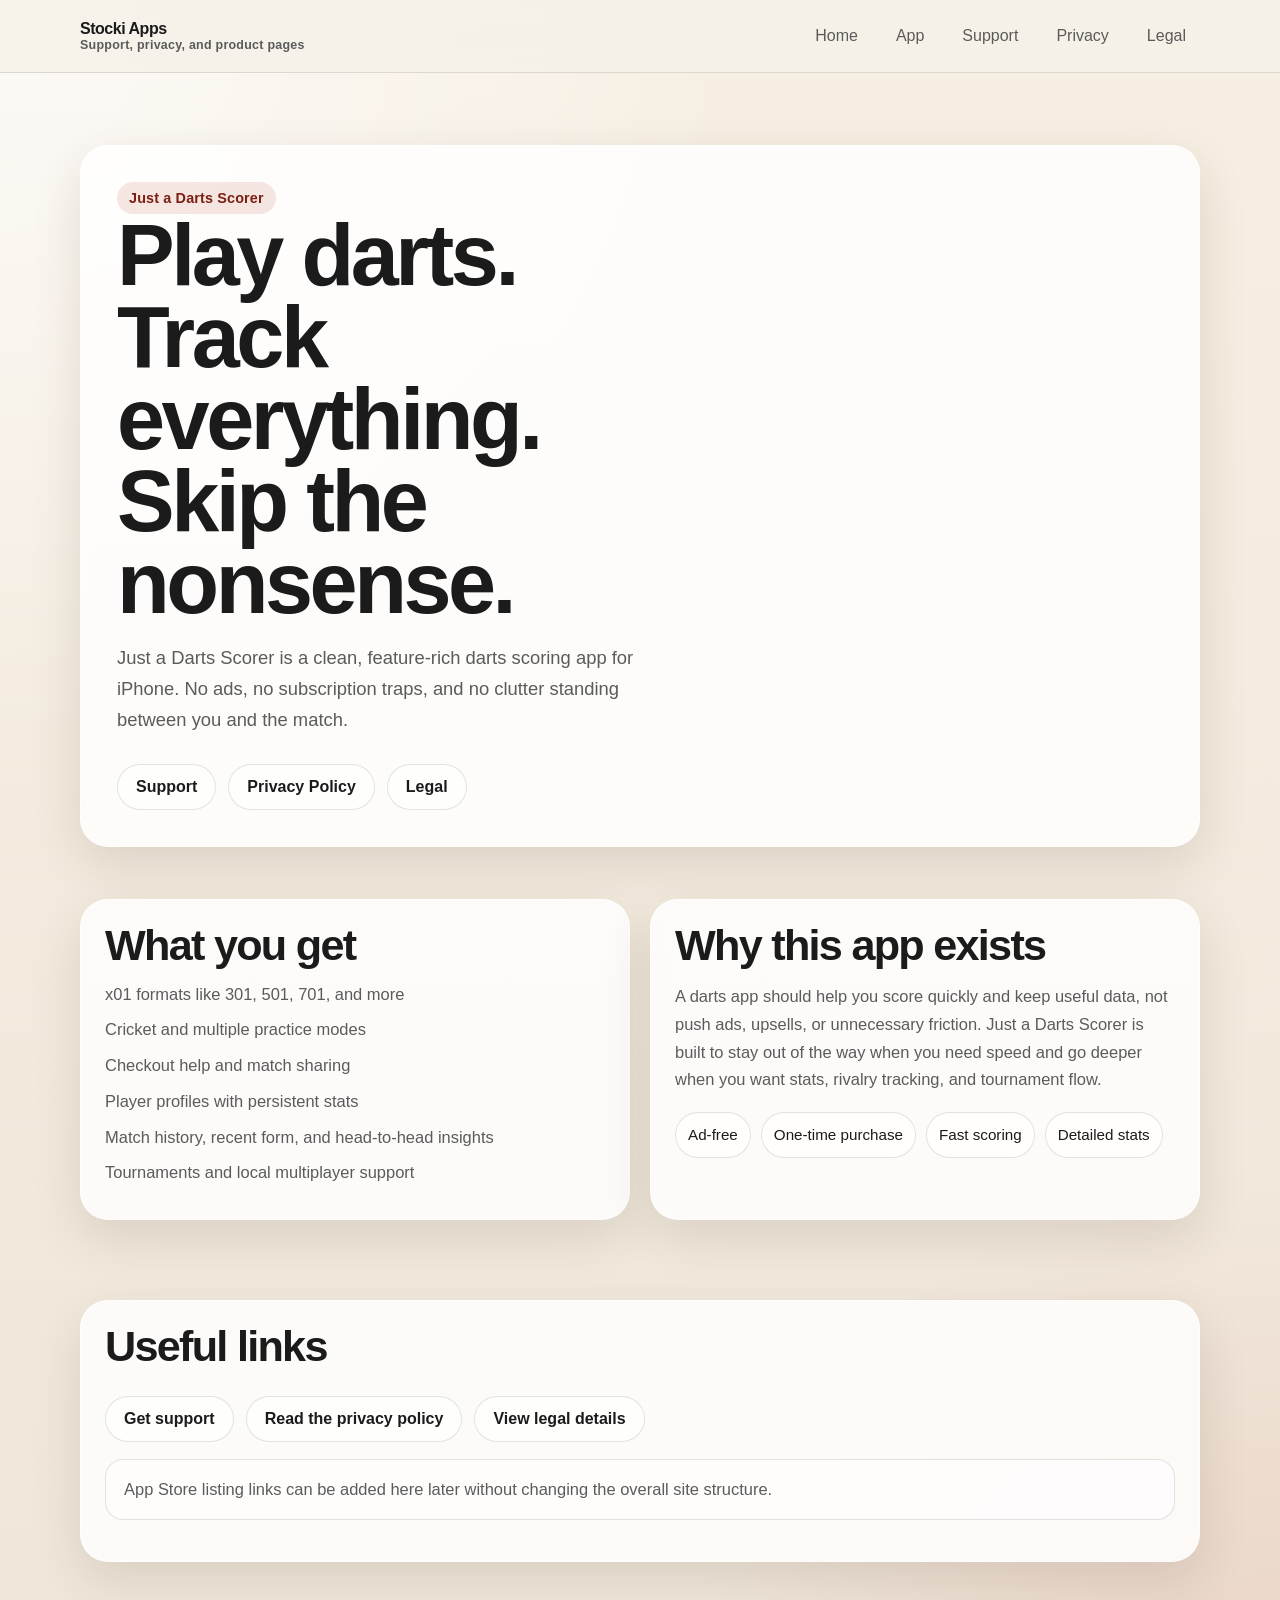
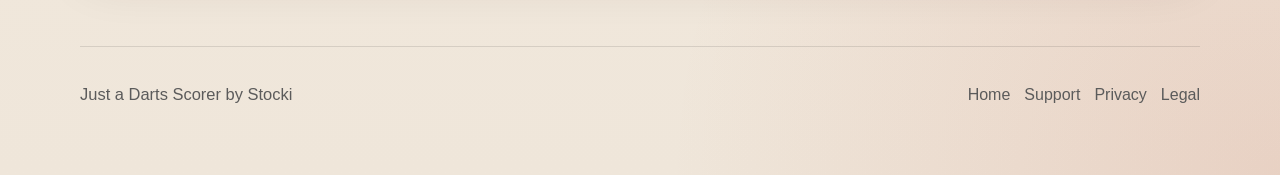
==== apps/dartscorer/index.html @ 3c7dc27a "Initial reusable GitHub Pages site" ====
<!DOCTYPE html>
<html lang="en">
<head>
  <meta charset="utf-8">
  <meta name="viewport" content="width=device-width, initial-scale=1">
  <title>Just a Darts Scorer</title>
  <meta name="description" content="Ad-free darts scoring app for iPhone with x01, Cricket, practice modes, stats, tournaments, and local multiplayer.">
  <link rel="stylesheet" href="../../styles.css">
</head>
<body>
  <div class="page-shell">
    <header class="site-header">
      <div class="site-header-inner">
        <a class="site-brand" href="../../">
          Stocki Apps
          <small>Support, privacy, and product pages</small>
        </a>
        <nav class="site-nav" aria-label="Primary">
          <a href="../../">Home</a>
          <a href="./">App</a>
          <a href="support/">Support</a>
          <a href="privacy/">Privacy</a>
          <a href="legal/">Legal</a>
        </nav>
      </div>
    </header>

    <main>
      <section class="page-hero">
        <div class="page-card">
          <div class="eyebrow">Just a Darts Scorer</div>
          <h1>Play darts. Track everything. Skip the nonsense.</h1>
          <p class="lead">
            Just a Darts Scorer is a clean, feature-rich darts scoring app for iPhone.
            No ads, no subscription traps, and no clutter standing between you and the match.
          </p>
          <div class="action-row">
            <a class="button button-secondary" href="support/">Support</a>
            <a class="button button-secondary" href="privacy/">Privacy Policy</a>
            <a class="button button-secondary" href="legal/">Legal</a>
          </div>
        </div>
      </section>

      <section class="section">
        <div class="grid grid-2">
          <article class="card">
            <h2>What you get</h2>
            <ul class="bullet-list">
              <li>x01 formats like 301, 501, 701, and more</li>
              <li>Cricket and multiple practice modes</li>
              <li>Checkout help and match sharing</li>
              <li>Player profiles with persistent stats</li>
              <li>Match history, recent form, and head-to-head insights</li>
              <li>Tournaments and local multiplayer support</li>
            </ul>
          </article>

          <article class="card">
            <h2>Why this app exists</h2>
            <p>
              A darts app should help you score quickly and keep useful data, not push ads, upsells, or unnecessary friction.
              Just a Darts Scorer is built to stay out of the way when you need speed and go deeper when you want stats, rivalry tracking, and tournament flow.
            </p>
            <ul class="tag-list">
              <li>Ad-free</li>
              <li>One-time purchase</li>
              <li>Fast scoring</li>
              <li>Detailed stats</li>
            </ul>
          </article>
        </div>
      </section>

      <section class="section">
        <article class="card">
          <h2>Useful links</h2>
          <div class="action-row">
            <a class="button button-secondary" href="support/">Get support</a>
            <a class="button button-secondary" href="privacy/">Read the privacy policy</a>
            <a class="button button-secondary" href="legal/">View legal details</a>
          </div>
          <p class="note">
            App Store listing links can be added here later without changing the overall site structure.
          </p>
        </article>
      </section>
    </main>

    <footer class="site-footer">
      <div class="site-footer-inner">
        <p>Just a Darts Scorer by Stocki</p>
        <nav aria-label="Footer">
          <a href="../../">Home</a>
          <a href="support/">Support</a>
          <a href="privacy/">Privacy</a>
          <a href="legal/">Legal</a>
        </nav>
      </div>
    </footer>
  </div>
</body>
</html>
---- styles.css ----
:root {
  --bg: #f6f1e8;
  --surface: rgba(255, 255, 255, 0.82);
  --surface-strong: #ffffff;
  --text: #1b1b1b;
  --muted: #5b5b5b;
  --line: rgba(27, 27, 27, 0.12);
  --brand: #b63b20;
  --brand-dark: #7a1f12;
  --brand-soft: rgba(182, 59, 32, 0.12);
  --shadow: 0 18px 50px rgba(53, 34, 18, 0.12);
  --radius-lg: 28px;
  --radius-md: 18px;
  --content-width: 1120px;
  --font-display: "Avenir Next", "Segoe UI", sans-serif;
  --font-body: "Avenir Next", "Segoe UI", sans-serif;
}

* {
  box-sizing: border-box;
}

html {
  scroll-behavior: smooth;
}

body {
  margin: 0;
  color: var(--text);
  font-family: var(--font-body);
  background:
    radial-gradient(circle at top left, rgba(255, 255, 255, 0.72), transparent 34%),
    radial-gradient(circle at bottom right, rgba(182, 59, 32, 0.12), transparent 28%),
    linear-gradient(180deg, #f7efe3 0%, #efe6da 100%);
}

a {
  color: inherit;
}

.page-shell {
  min-height: 100vh;
}

.site-header {
  position: sticky;
  top: 0;
  z-index: 10;
  backdrop-filter: blur(14px);
  background: rgba(246, 241, 232, 0.84);
  border-bottom: 1px solid var(--line);
}

.site-header-inner,
.site-footer-inner,
.section,
.hero,
.page-hero {
  width: min(calc(100% - 32px), var(--content-width));
  margin: 0 auto;
}

.site-header-inner {
  display: flex;
  align-items: center;
  justify-content: space-between;
  gap: 24px;
  min-height: 72px;
}

.site-brand {
  text-decoration: none;
  font-weight: 800;
  letter-spacing: -0.03em;
}

.site-brand small {
  display: block;
  color: var(--muted);
  font-size: 0.78rem;
  font-weight: 600;
  letter-spacing: 0.02em;
}

.site-nav {
  display: flex;
  flex-wrap: wrap;
  gap: 10px;
}

.site-nav a {
  text-decoration: none;
  padding: 10px 14px;
  border-radius: 999px;
  color: var(--muted);
}

.site-nav a:hover,
.site-nav a:focus-visible {
  background: var(--brand-soft);
  color: var(--brand-dark);
}

.hero,
.page-hero {
  padding: 72px 0 28px;
}

.hero-card,
.page-card,
.card,
.stack-card {
  background: var(--surface);
  border: 1px solid rgba(255, 255, 255, 0.65);
  border-radius: var(--radius-lg);
  box-shadow: var(--shadow);
}

.hero-card,
.page-card {
  padding: 36px;
}

.eyebrow {
  display: inline-flex;
  align-items: center;
  gap: 8px;
  padding: 8px 12px;
  border-radius: 999px;
  background: var(--brand-soft);
  color: var(--brand-dark);
  font-weight: 700;
  font-size: 0.9rem;
  letter-spacing: 0.01em;
}

h1,
h2,
h3 {
  margin: 0 0 14px;
  font-family: var(--font-display);
  letter-spacing: -0.04em;
}

h1 {
  max-width: 11ch;
  font-size: clamp(2.6rem, 8vw, 5.4rem);
  line-height: 0.95;
}

h2 {
  font-size: clamp(1.8rem, 4vw, 2.7rem);
  line-height: 1;
}

h3 {
  font-size: 1.2rem;
}

p,
li {
  color: var(--muted);
  font-size: 1.03rem;
  line-height: 1.68;
}

.lead {
  max-width: 54ch;
  font-size: 1.15rem;
}

.action-row {
  display: flex;
  flex-wrap: wrap;
  gap: 12px;
  margin-top: 28px;
}

.button {
  display: inline-flex;
  align-items: center;
  justify-content: center;
  min-height: 46px;
  padding: 0 18px;
  border-radius: 999px;
  text-decoration: none;
  font-weight: 700;
  border: 1px solid transparent;
}

.button-primary {
  color: #fff;
  background: linear-gradient(135deg, var(--brand) 0%, var(--brand-dark) 100%);
}

.button-secondary {
  background: rgba(255, 255, 255, 0.64);
  border-color: var(--line);
}

.section {
  padding: 24px 0 56px;
}

.grid {
  display: grid;
  gap: 20px;
}

.grid-2 {
  grid-template-columns: repeat(2, minmax(0, 1fr));
}

.grid-3 {
  grid-template-columns: repeat(3, minmax(0, 1fr));
}

.card,
.stack-card {
  padding: 24px;
}

.tag-list,
.link-list,
.bullet-list {
  display: flex;
  flex-wrap: wrap;
  gap: 10px;
  padding: 0;
  margin: 18px 0 0;
  list-style: none;
}

.tag-list li {
  padding: 9px 12px;
  border-radius: 999px;
  background: rgba(255, 255, 255, 0.7);
  border: 1px solid var(--line);
  font-size: 0.95rem;
  color: var(--text);
}

.bullet-list {
  display: block;
  margin-top: 10px;
}

.bullet-list li {
  margin: 8px 0;
}

.app-card-title {
  display: flex;
  align-items: baseline;
  justify-content: space-between;
  gap: 16px;
}

.app-card-title span {
  font-size: 0.85rem;
  font-weight: 700;
  color: var(--brand-dark);
  background: var(--brand-soft);
  padding: 8px 10px;
  border-radius: 999px;
}

.meta {
  display: grid;
  gap: 16px;
}

.meta strong {
  display: block;
  margin-bottom: 6px;
  color: var(--text);
}

.site-footer {
  padding: 28px 0 50px;
}

.site-footer-inner {
  display: flex;
  flex-wrap: wrap;
  gap: 14px;
  justify-content: space-between;
  align-items: center;
  padding-top: 18px;
  border-top: 1px solid var(--line);
}

.site-footer nav {
  display: flex;
  flex-wrap: wrap;
  gap: 14px;
}

.site-footer a {
  text-decoration: none;
  color: var(--muted);
}

.note {
  padding: 16px 18px;
  border-radius: var(--radius-md);
  background: rgba(255, 255, 255, 0.56);
  border: 1px solid var(--line);
}

.mono {
  font-family: ui-monospace, SFMono-Regular, Menlo, monospace;
}

@media (max-width: 860px) {
  .grid-2,
  .grid-3 {
    grid-template-columns: 1fr;
  }

  .hero-card,
  .page-card,
  .card,
  .stack-card {
    padding: 24px;
  }

  .site-header-inner {
    align-items: flex-start;
    flex-direction: column;
    padding: 14px 0;
  }
}
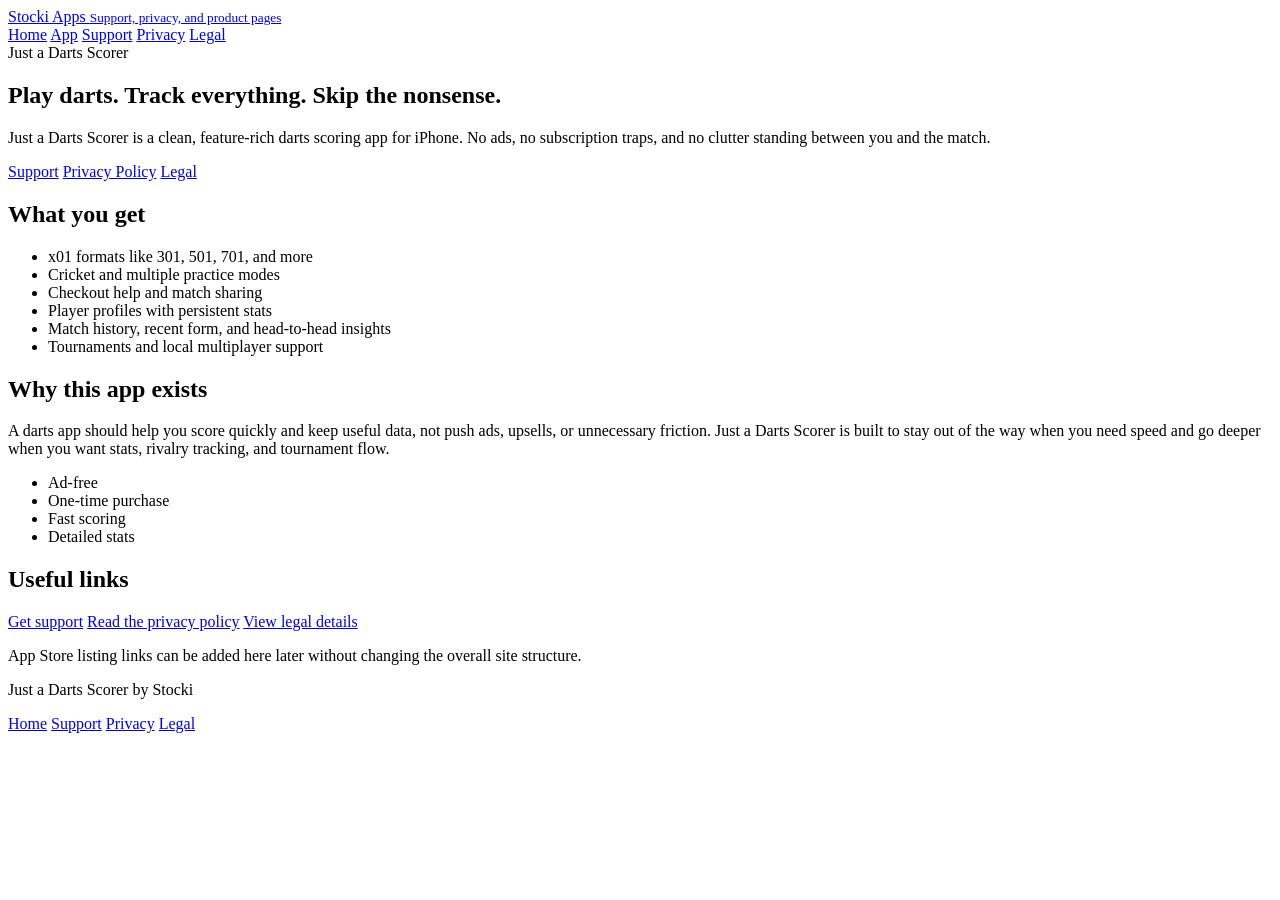
==== commit 4e818c55: "Fix Pages navigation and simplify site theme" ====
--- a/apps/dartscorer/index.html
+++ b/apps/dartscorer/index.html
@@ -5,22 +5,22 @@
   <meta name="viewport" content="width=device-width, initial-scale=1">
   <title>Just a Darts Scorer</title>
   <meta name="description" content="Ad-free darts scoring app for iPhone with x01, Cricket, practice modes, stats, tournaments, and local multiplayer.">
-  <link rel="stylesheet" href="../../styles.css">
+  <link rel="stylesheet" href="/app-pages/styles.css">
 </head>
 <body>
   <div class="page-shell">
     <header class="site-header">
       <div class="site-header-inner">
-        <a class="site-brand" href="../../">
+        <a class="site-brand" href="/app-pages/">
           Stocki Apps
           <small>Support, privacy, and product pages</small>
         </a>
         <nav class="site-nav" aria-label="Primary">
-          <a href="../../">Home</a>
-          <a href="./">App</a>
-          <a href="support/">Support</a>
-          <a href="privacy/">Privacy</a>
-          <a href="legal/">Legal</a>
+          <a href="/app-pages/">Home</a>
+          <a href="/app-pages/apps/dartscorer/">App</a>
+          <a href="/app-pages/apps/dartscorer/support/">Support</a>
+          <a href="/app-pages/apps/dartscorer/privacy/">Privacy</a>
+          <a href="/app-pages/apps/dartscorer/legal/">Legal</a>
         </nav>
       </div>
     </header>
@@ -35,9 +35,9 @@
             No ads, no subscription traps, and no clutter standing between you and the match.
           </p>
           <div class="action-row">
-            <a class="button button-secondary" href="support/">Support</a>
-            <a class="button button-secondary" href="privacy/">Privacy Policy</a>
-            <a class="button button-secondary" href="legal/">Legal</a>
+            <a class="button button-secondary" href="/app-pages/apps/dartscorer/support/">Support</a>
+            <a class="button button-secondary" href="/app-pages/apps/dartscorer/privacy/">Privacy Policy</a>
+            <a class="button button-secondary" href="/app-pages/apps/dartscorer/legal/">Legal</a>
           </div>
         </div>
       </section>
@@ -76,9 +76,9 @@
         <article class="card">
           <h2>Useful links</h2>
           <div class="action-row">
-            <a class="button button-secondary" href="support/">Get support</a>
-            <a class="button button-secondary" href="privacy/">Read the privacy policy</a>
-            <a class="button button-secondary" href="legal/">View legal details</a>
+            <a class="button button-secondary" href="/app-pages/apps/dartscorer/support/">Get support</a>
+            <a class="button button-secondary" href="/app-pages/apps/dartscorer/privacy/">Read the privacy policy</a>
+            <a class="button button-secondary" href="/app-pages/apps/dartscorer/legal/">View legal details</a>
           </div>
           <p class="note">
             App Store listing links can be added here later without changing the overall site structure.
@@ -91,10 +91,10 @@
       <div class="site-footer-inner">
         <p>Just a Darts Scorer by Stocki</p>
         <nav aria-label="Footer">
-          <a href="../../">Home</a>
-          <a href="support/">Support</a>
-          <a href="privacy/">Privacy</a>
-          <a href="legal/">Legal</a>
+          <a href="/app-pages/">Home</a>
+          <a href="/app-pages/apps/dartscorer/support/">Support</a>
+          <a href="/app-pages/apps/dartscorer/privacy/">Privacy</a>
+          <a href="/app-pages/apps/dartscorer/legal/">Legal</a>
         </nav>
       </div>
     </footer>
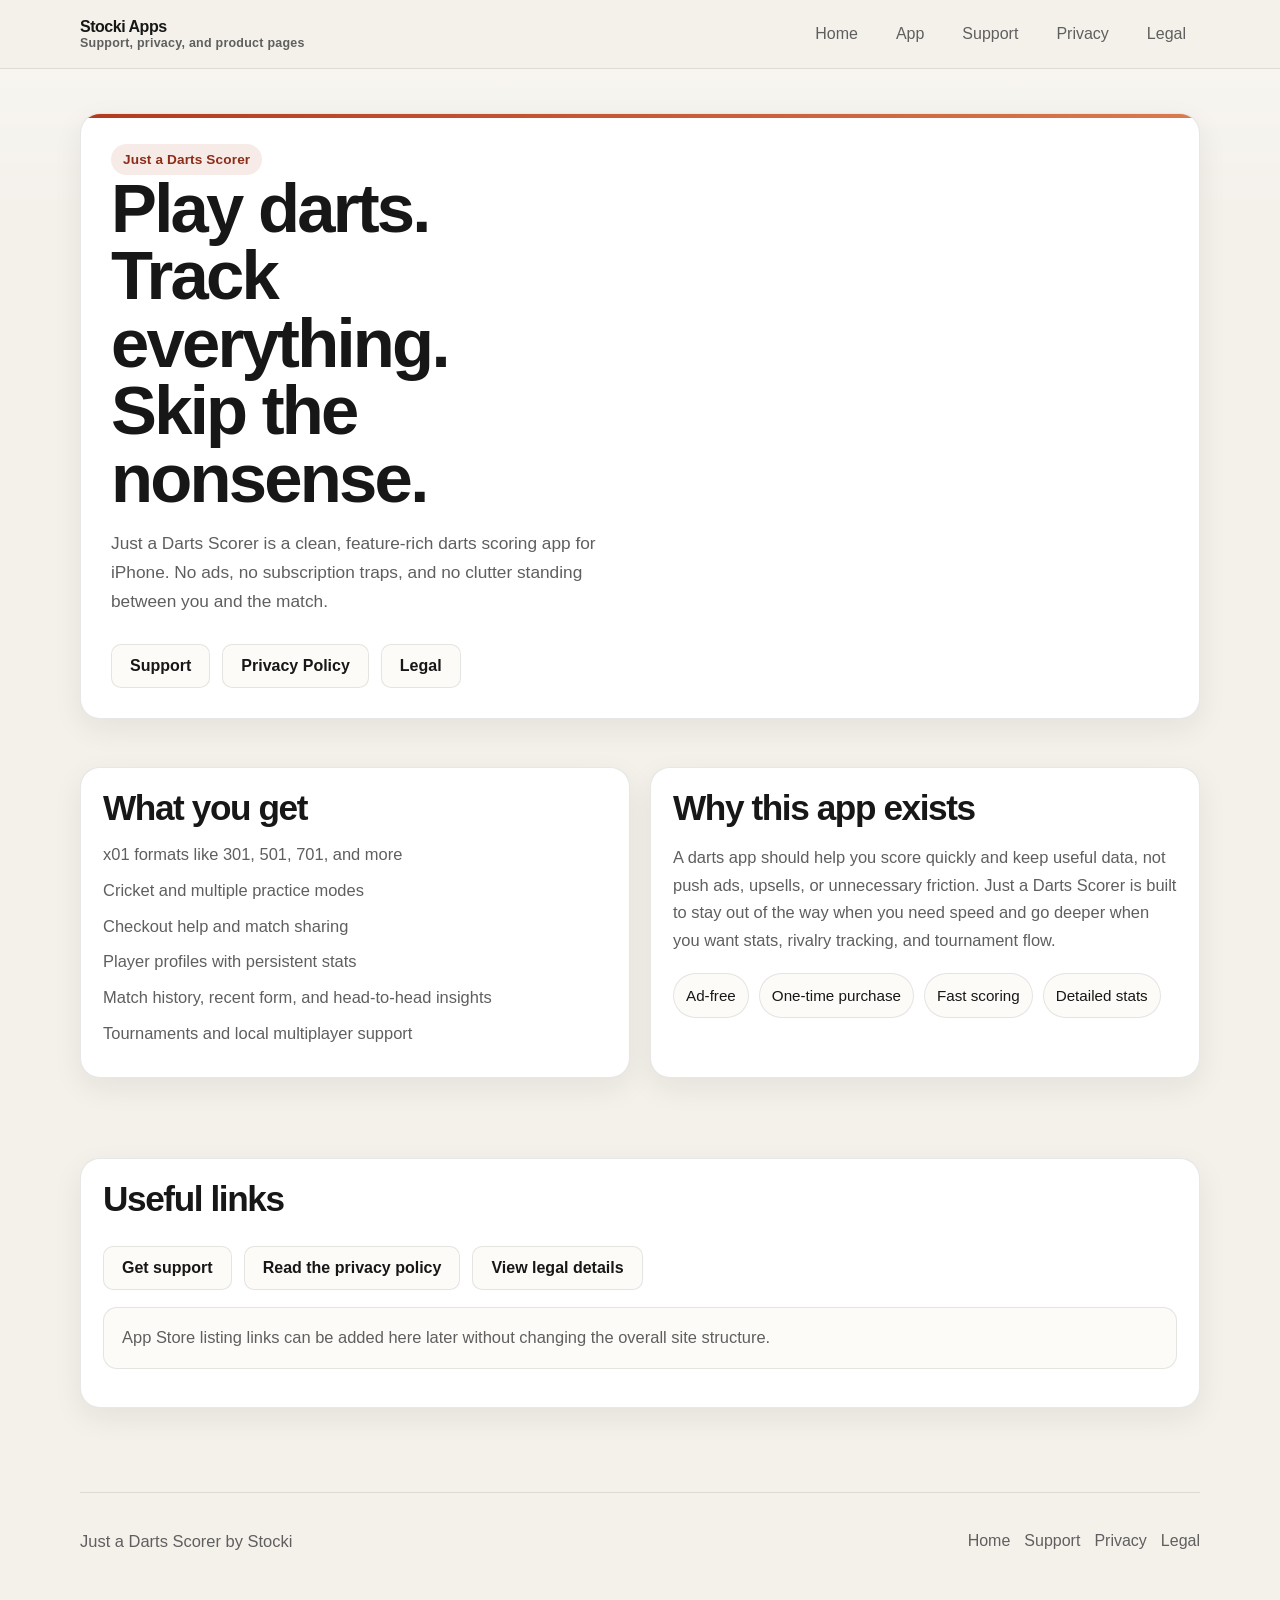
==== commit 53c5c6d8: "Use relative links for local and Pages compatibility" ====
--- a/apps/dartscorer/index.html
+++ b/apps/dartscorer/index.html
@@ -5,22 +5,22 @@
   <meta name="viewport" content="width=device-width, initial-scale=1">
   <title>Just a Darts Scorer</title>
   <meta name="description" content="Ad-free darts scoring app for iPhone with x01, Cricket, practice modes, stats, tournaments, and local multiplayer.">
-  <link rel="stylesheet" href="/app-pages/styles.css">
+  <link rel="stylesheet" href="../../styles.css">
 </head>
 <body>
   <div class="page-shell">
     <header class="site-header">
       <div class="site-header-inner">
-        <a class="site-brand" href="/app-pages/">
+        <a class="site-brand" href="../../index.html">
           Stocki Apps
           <small>Support, privacy, and product pages</small>
         </a>
         <nav class="site-nav" aria-label="Primary">
-          <a href="/app-pages/">Home</a>
-          <a href="/app-pages/apps/dartscorer/">App</a>
-          <a href="/app-pages/apps/dartscorer/support/">Support</a>
-          <a href="/app-pages/apps/dartscorer/privacy/">Privacy</a>
-          <a href="/app-pages/apps/dartscorer/legal/">Legal</a>
+          <a href="../../index.html">Home</a>
+          <a href="./index.html">App</a>
+          <a href="./support/index.html">Support</a>
+          <a href="./privacy/index.html">Privacy</a>
+          <a href="./legal/index.html">Legal</a>
         </nav>
       </div>
     </header>
@@ -35,9 +35,9 @@
             No ads, no subscription traps, and no clutter standing between you and the match.
           </p>
           <div class="action-row">
-            <a class="button button-secondary" href="/app-pages/apps/dartscorer/support/">Support</a>
-            <a class="button button-secondary" href="/app-pages/apps/dartscorer/privacy/">Privacy Policy</a>
-            <a class="button button-secondary" href="/app-pages/apps/dartscorer/legal/">Legal</a>
+            <a class="button button-secondary" href="./support/index.html">Support</a>
+            <a class="button button-secondary" href="./privacy/index.html">Privacy Policy</a>
+            <a class="button button-secondary" href="./legal/index.html">Legal</a>
           </div>
         </div>
       </section>
@@ -76,9 +76,9 @@
         <article class="card">
           <h2>Useful links</h2>
           <div class="action-row">
-            <a class="button button-secondary" href="/app-pages/apps/dartscorer/support/">Get support</a>
-            <a class="button button-secondary" href="/app-pages/apps/dartscorer/privacy/">Read the privacy policy</a>
-            <a class="button button-secondary" href="/app-pages/apps/dartscorer/legal/">View legal details</a>
+            <a class="button button-secondary" href="./support/index.html">Get support</a>
+            <a class="button button-secondary" href="./privacy/index.html">Read the privacy policy</a>
+            <a class="button button-secondary" href="./legal/index.html">View legal details</a>
           </div>
           <p class="note">
             App Store listing links can be added here later without changing the overall site structure.
@@ -91,10 +91,10 @@
       <div class="site-footer-inner">
         <p>Just a Darts Scorer by Stocki</p>
         <nav aria-label="Footer">
-          <a href="/app-pages/">Home</a>
-          <a href="/app-pages/apps/dartscorer/support/">Support</a>
-          <a href="/app-pages/apps/dartscorer/privacy/">Privacy</a>
-          <a href="/app-pages/apps/dartscorer/legal/">Legal</a>
+          <a href="../../index.html">Home</a>
+          <a href="./support/index.html">Support</a>
+          <a href="./privacy/index.html">Privacy</a>
+          <a href="./legal/index.html">Legal</a>
         </nav>
       </div>
     </footer>
--- a/styles.css
+++ b/styles.css
@@ -0,0 +1,339 @@
+:root {
+  --bg: #f4f1eb;
+  --surface: #ffffff;
+  --surface-strong: #ffffff;
+  --text: #171717;
+  --muted: #5f5f5f;
+  --line: rgba(23, 23, 23, 0.1);
+  --brand: #b33a1f;
+  --brand-dark: #8b2d18;
+  --brand-soft: rgba(179, 58, 31, 0.1);
+  --shadow: 0 10px 30px rgba(23, 23, 23, 0.07);
+  --radius-lg: 20px;
+  --radius-md: 14px;
+  --content-width: 1120px;
+  --font-display: "Avenir Next", "Segoe UI", sans-serif;
+  --font-body: "Avenir Next", "Segoe UI", sans-serif;
+}
+
+* {
+  box-sizing: border-box;
+}
+
+html {
+  scroll-behavior: smooth;
+}
+
+body {
+  margin: 0;
+  color: var(--text);
+  font-family: var(--font-body);
+  background:
+    linear-gradient(180deg, rgba(255, 255, 255, 0.42), transparent 220px),
+    var(--bg);
+}
+
+a {
+  color: inherit;
+}
+
+.page-shell {
+  min-height: 100vh;
+}
+
+.site-header {
+  background: rgba(244, 241, 235, 0.96);
+  border-bottom: 1px solid var(--line);
+}
+
+.site-header-inner,
+.site-footer-inner,
+.section,
+.hero,
+.page-hero {
+  width: min(calc(100% - 32px), var(--content-width));
+  margin: 0 auto;
+}
+
+.site-header-inner {
+  display: flex;
+  align-items: center;
+  justify-content: space-between;
+  gap: 24px;
+  min-height: 68px;
+}
+
+.site-brand {
+  text-decoration: none;
+  font-weight: 800;
+  letter-spacing: -0.03em;
+}
+
+.site-brand small {
+  display: block;
+  color: var(--muted);
+  font-size: 0.78rem;
+  font-weight: 600;
+  letter-spacing: 0.02em;
+}
+
+.site-nav {
+  display: flex;
+  flex-wrap: wrap;
+  gap: 10px;
+}
+
+.site-nav a {
+  text-decoration: none;
+  padding: 10px 14px;
+  border-radius: 10px;
+  color: var(--muted);
+}
+
+.site-nav a:hover,
+.site-nav a:focus-visible {
+  background: var(--brand-soft);
+  color: var(--brand-dark);
+}
+
+.hero,
+.page-hero {
+  padding: 44px 0 24px;
+}
+
+.hero-card,
+.page-card,
+.card,
+.stack-card {
+  background: var(--surface);
+  border: 1px solid var(--line);
+  border-radius: var(--radius-lg);
+  box-shadow: var(--shadow);
+}
+
+.hero-card,
+.page-card {
+  padding: 30px;
+  position: relative;
+  overflow: hidden;
+}
+
+.hero-card::before,
+.page-card::before {
+  content: "";
+  position: absolute;
+  inset: 0 0 auto 0;
+  height: 4px;
+  background: linear-gradient(90deg, var(--brand) 0%, #d97a4f 100%);
+}
+
+.eyebrow {
+  display: inline-flex;
+  align-items: center;
+  gap: 8px;
+  padding: 8px 12px;
+  border-radius: 999px;
+  background: var(--brand-soft);
+  color: var(--brand-dark);
+  font-weight: 700;
+  font-size: 0.85rem;
+  letter-spacing: 0.01em;
+}
+
+h1,
+h2,
+h3 {
+  margin: 0 0 14px;
+  font-family: var(--font-display);
+  letter-spacing: -0.04em;
+}
+
+h1 {
+  max-width: 12ch;
+  font-size: clamp(2.3rem, 7vw, 4.3rem);
+  line-height: 0.98;
+}
+
+h2 {
+  font-size: clamp(1.5rem, 4vw, 2.2rem);
+  line-height: 1.05;
+}
+
+h3 {
+  font-size: 1.2rem;
+}
+
+p,
+li {
+  color: var(--muted);
+  font-size: 1.03rem;
+  line-height: 1.68;
+}
+
+.lead {
+  max-width: 54ch;
+  font-size: 1.08rem;
+}
+
+.action-row {
+  display: flex;
+  flex-wrap: wrap;
+  gap: 12px;
+  margin-top: 28px;
+}
+
+.button {
+  display: inline-flex;
+  align-items: center;
+  justify-content: center;
+  min-height: 44px;
+  padding: 0 18px;
+  border-radius: 10px;
+  text-decoration: none;
+  font-weight: 700;
+  border: 1px solid transparent;
+}
+
+.button-primary {
+  color: #fff;
+  background: linear-gradient(180deg, #c0492a 0%, var(--brand) 100%);
+}
+
+.button-secondary {
+  background: #fcfbf8;
+  border-color: var(--line);
+}
+
+.section {
+  padding: 24px 0 56px;
+}
+
+.grid {
+  display: grid;
+  gap: 20px;
+}
+
+.grid-2 {
+  grid-template-columns: repeat(2, minmax(0, 1fr));
+}
+
+.grid-3 {
+  grid-template-columns: repeat(3, minmax(0, 1fr));
+}
+
+.card,
+.stack-card {
+  padding: 22px;
+}
+
+.tag-list,
+.link-list,
+.bullet-list {
+  display: flex;
+  flex-wrap: wrap;
+  gap: 10px;
+  padding: 0;
+  margin: 18px 0 0;
+  list-style: none;
+}
+
+.tag-list li {
+  padding: 9px 12px;
+  border-radius: 999px;
+  background: #fcfbf8;
+  border: 1px solid var(--line);
+  font-size: 0.95rem;
+  color: var(--text);
+}
+
+.bullet-list {
+  display: block;
+  margin-top: 10px;
+}
+
+.bullet-list li {
+  margin: 8px 0;
+}
+
+.app-card-title {
+  display: flex;
+  align-items: baseline;
+  justify-content: space-between;
+  gap: 16px;
+}
+
+.app-card-title span {
+  font-size: 0.85rem;
+  font-weight: 700;
+  color: var(--brand-dark);
+  background: var(--brand-soft);
+  padding: 8px 10px;
+  border-radius: 999px;
+}
+
+.meta {
+  display: grid;
+  gap: 16px;
+}
+
+.meta strong {
+  display: block;
+  margin-bottom: 6px;
+  color: var(--text);
+}
+
+.site-footer {
+  padding: 28px 0 50px;
+}
+
+.site-footer-inner {
+  display: flex;
+  flex-wrap: wrap;
+  gap: 14px;
+  justify-content: space-between;
+  align-items: center;
+  padding-top: 18px;
+  border-top: 1px solid var(--line);
+}
+
+.site-footer nav {
+  display: flex;
+  flex-wrap: wrap;
+  gap: 14px;
+}
+
+.site-footer a {
+  text-decoration: none;
+  color: var(--muted);
+}
+
+.note {
+  padding: 16px 18px;
+  border-radius: var(--radius-md);
+  background: #fcfbf8;
+  border: 1px solid var(--line);
+}
+
+.mono {
+  font-family: ui-monospace, SFMono-Regular, Menlo, monospace;
+}
+
+@media (max-width: 860px) {
+  .grid-2,
+  .grid-3 {
+    grid-template-columns: 1fr;
+  }
+
+  .hero-card,
+  .page-card,
+  .card,
+  .stack-card {
+    padding: 20px;
+  }
+
+  .site-header-inner {
+    align-items: flex-start;
+    flex-direction: column;
+    padding: 14px 0;
+  }
+}
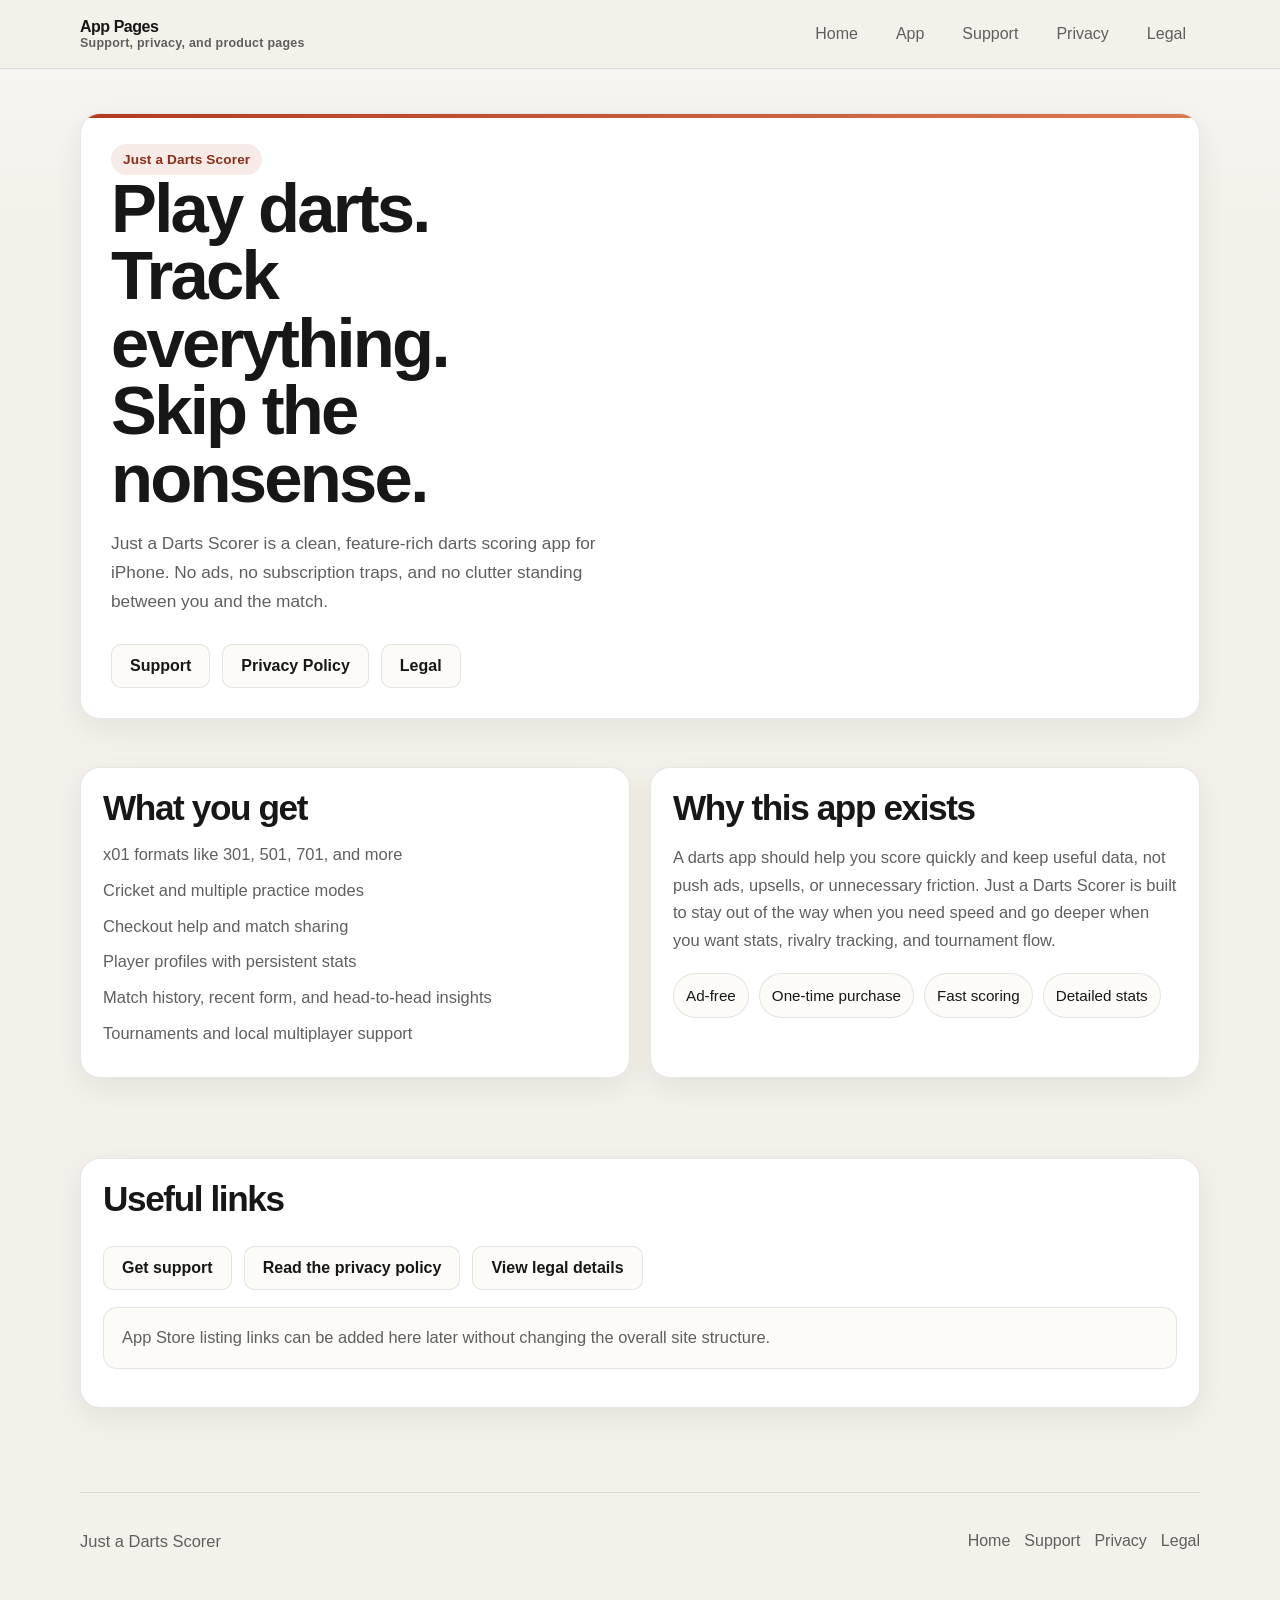
==== commit d0da3eae: "Remove public personal name and email from site" ====
--- a/apps/dartscorer/index.html
+++ b/apps/dartscorer/index.html
@@ -12,7 +12,7 @@
     <header class="site-header">
       <div class="site-header-inner">
         <a class="site-brand" href="../../index.html">
-          Stocki Apps
+          App Pages
           <small>Support, privacy, and product pages</small>
         </a>
         <nav class="site-nav" aria-label="Primary">
@@ -89,7 +89,7 @@
 
     <footer class="site-footer">
       <div class="site-footer-inner">
-        <p>Just a Darts Scorer by Stocki</p>
+        <p>Just a Darts Scorer</p>
         <nav aria-label="Footer">
           <a href="../../index.html">Home</a>
           <a href="./support/index.html">Support</a>
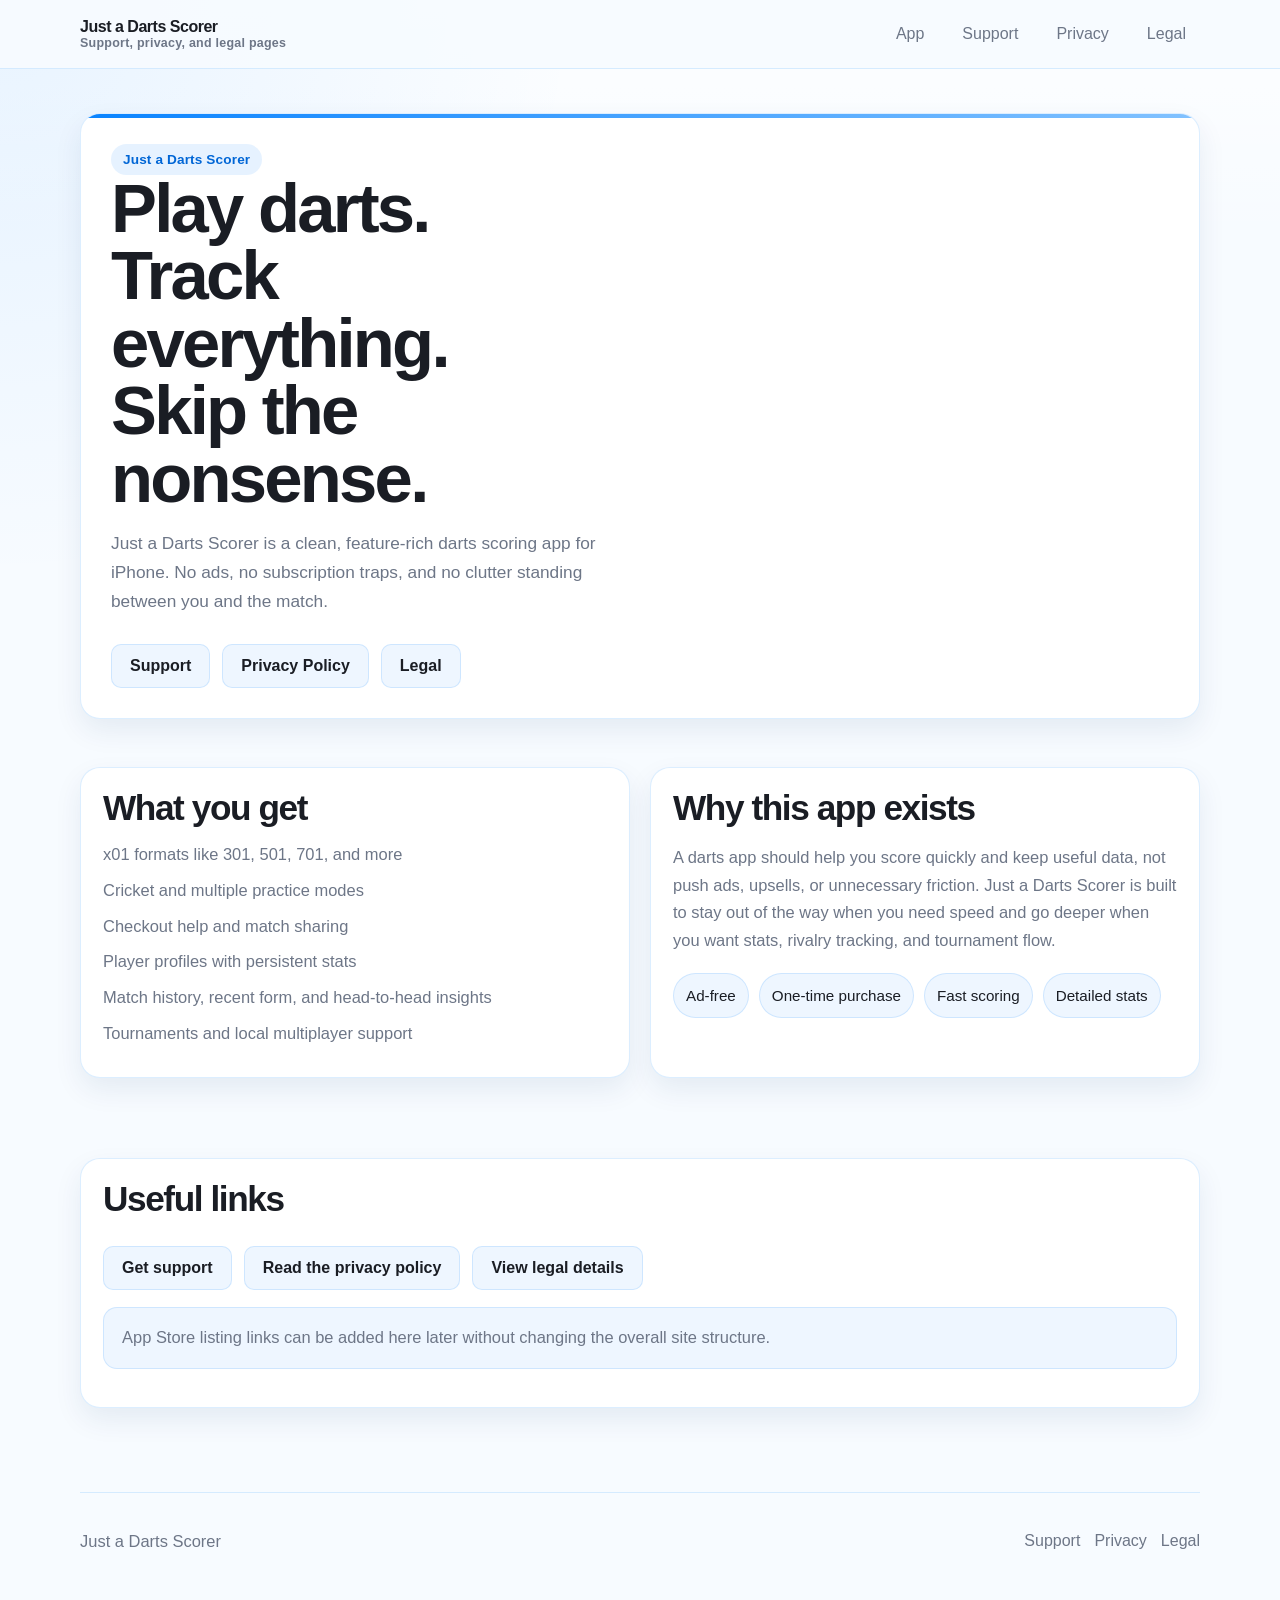
==== commit 5f0c4328: "Adopt blue app-inspired theme and simplify app navigation" ====
--- a/apps/dartscorer/index.html
+++ b/apps/dartscorer/index.html
@@ -11,12 +11,11 @@
   <div class="page-shell">
     <header class="site-header">
       <div class="site-header-inner">
-        <a class="site-brand" href="../../index.html">
-          App Pages
-          <small>Support, privacy, and product pages</small>
+        <a class="site-brand" href="./index.html">
+          Just a Darts Scorer
+          <small>Support, privacy, and legal pages</small>
         </a>
         <nav class="site-nav" aria-label="Primary">
-          <a href="../../index.html">Home</a>
           <a href="./index.html">App</a>
           <a href="./support/index.html">Support</a>
           <a href="./privacy/index.html">Privacy</a>
@@ -91,7 +90,6 @@
       <div class="site-footer-inner">
         <p>Just a Darts Scorer</p>
         <nav aria-label="Footer">
-          <a href="../../index.html">Home</a>
           <a href="./support/index.html">Support</a>
           <a href="./privacy/index.html">Privacy</a>
           <a href="./legal/index.html">Legal</a>
--- a/styles.css
+++ b/styles.css
@@ -1,14 +1,14 @@
 :root {
-  --bg: #f4f1eb;
+  --bg: #f7fbff;
   --surface: #ffffff;
   --surface-strong: #ffffff;
-  --text: #171717;
-  --muted: #5f5f5f;
-  --line: rgba(23, 23, 23, 0.1);
-  --brand: #b33a1f;
-  --brand-dark: #8b2d18;
-  --brand-soft: rgba(179, 58, 31, 0.1);
-  --shadow: 0 10px 30px rgba(23, 23, 23, 0.07);
+  --text: #1a1d24;
+  --muted: #6d7687;
+  --line: rgba(10, 132, 255, 0.14);
+  --brand: #0a84ff;
+  --brand-dark: #0066d6;
+  --brand-soft: rgba(10, 132, 255, 0.1);
+  --shadow: 0 12px 28px rgba(15, 50, 100, 0.08);
   --radius-lg: 20px;
   --radius-md: 14px;
   --content-width: 1120px;
@@ -29,7 +29,8 @@
   color: var(--text);
   font-family: var(--font-body);
   background:
-    linear-gradient(180deg, rgba(255, 255, 255, 0.42), transparent 220px),
+    radial-gradient(circle at top left, rgba(10, 132, 255, 0.08), transparent 28%),
+    linear-gradient(180deg, rgba(255, 255, 255, 0.78), transparent 240px),
     var(--bg);
 }
 
@@ -42,7 +43,7 @@
 }
 
 .site-header {
-  background: rgba(244, 241, 235, 0.96);
+  background: rgba(247, 251, 255, 0.94);
   border-bottom: 1px solid var(--line);
 }
 
@@ -93,7 +94,7 @@
 .site-nav a:hover,
 .site-nav a:focus-visible {
   background: var(--brand-soft);
-  color: var(--brand-dark);
+  color: var(--brand);
 }
 
 .hero,
@@ -124,7 +125,7 @@
   position: absolute;
   inset: 0 0 auto 0;
   height: 4px;
-  background: linear-gradient(90deg, var(--brand) 0%, #d97a4f 100%);
+  background: linear-gradient(90deg, var(--brand) 0%, #82c2ff 100%);
 }
 
 .eyebrow {
@@ -196,11 +197,11 @@
 
 .button-primary {
   color: #fff;
-  background: linear-gradient(180deg, #c0492a 0%, var(--brand) 100%);
+  background: linear-gradient(180deg, #2a9bff 0%, var(--brand) 100%);
 }
 
 .button-secondary {
-  background: #fcfbf8;
+  background: #eef6ff;
   border-color: var(--line);
 }
 
@@ -240,7 +241,7 @@
 .tag-list li {
   padding: 9px 12px;
   border-radius: 999px;
-  background: #fcfbf8;
+  background: #eef6ff;
   border: 1px solid var(--line);
   font-size: 0.95rem;
   color: var(--text);
@@ -310,7 +311,7 @@
 .note {
   padding: 16px 18px;
   border-radius: var(--radius-md);
-  background: #fcfbf8;
+  background: #eef6ff;
   border: 1px solid var(--line);
 }
 
